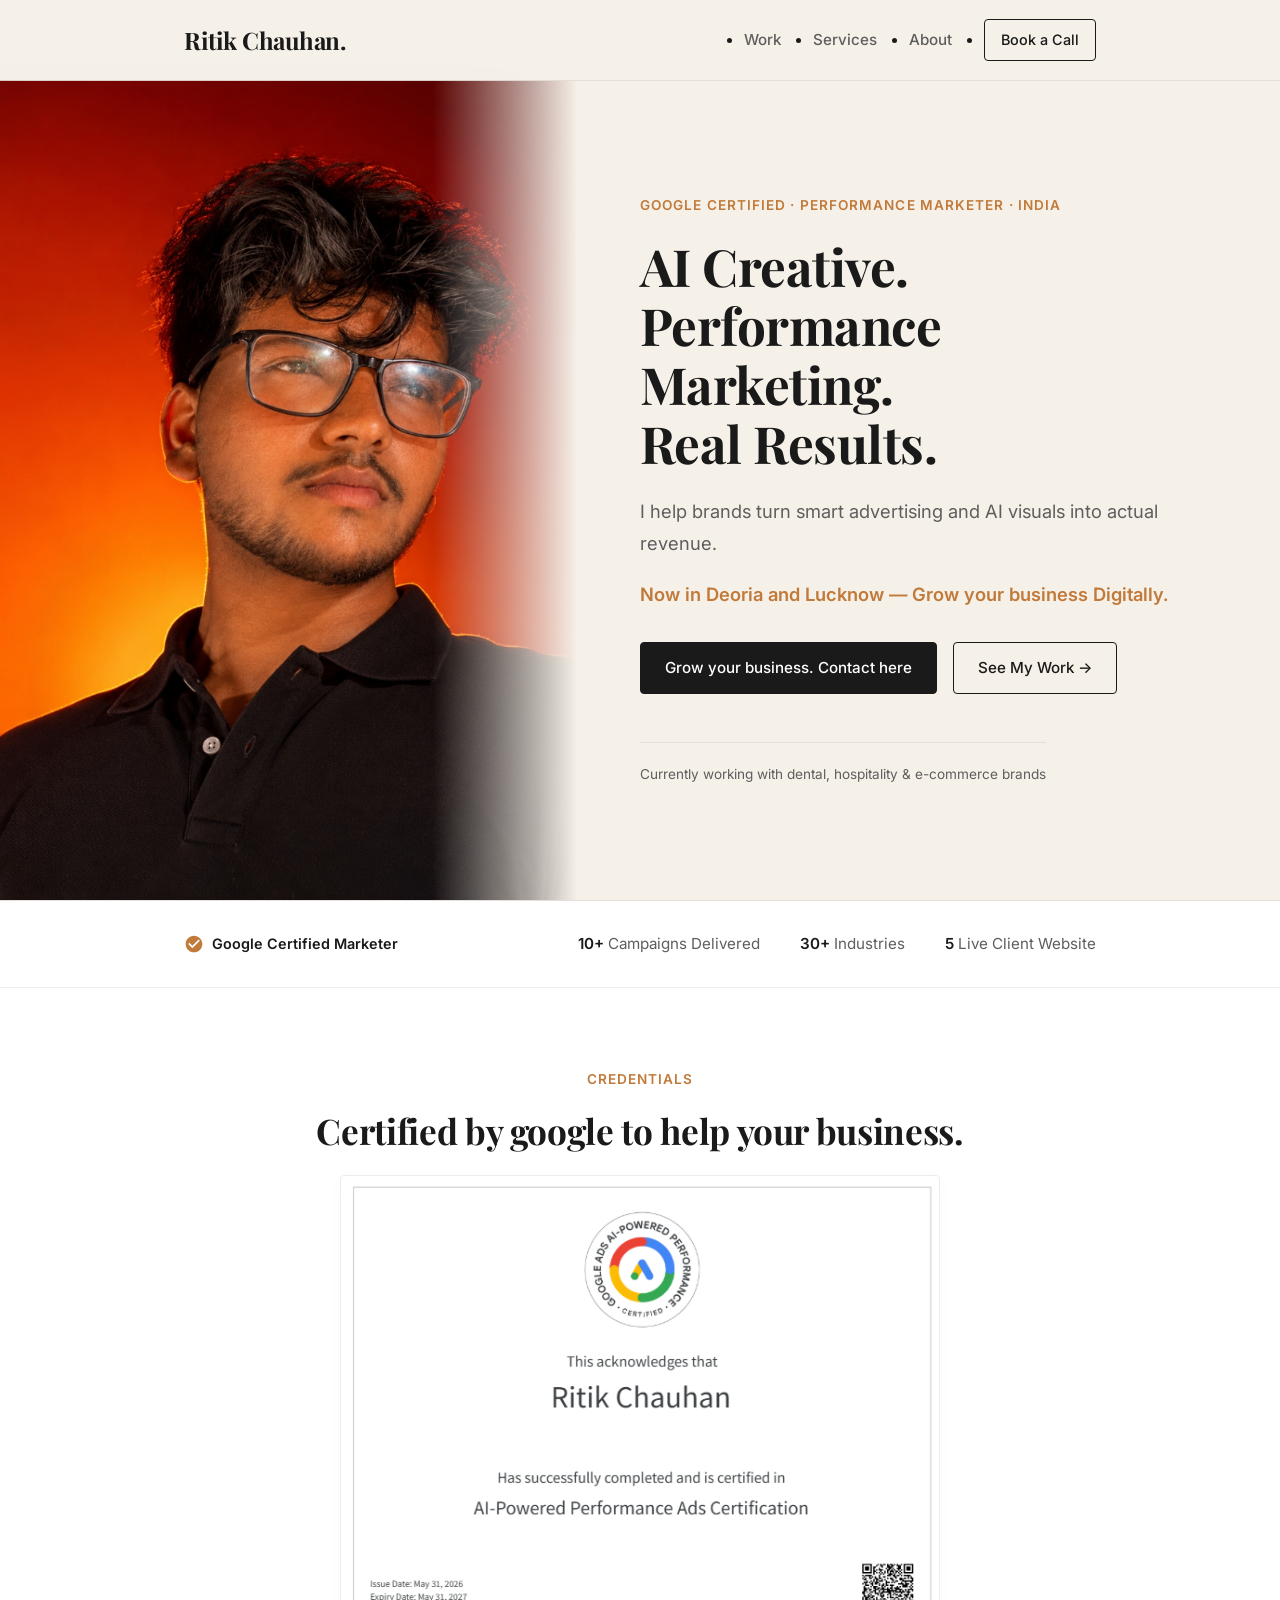
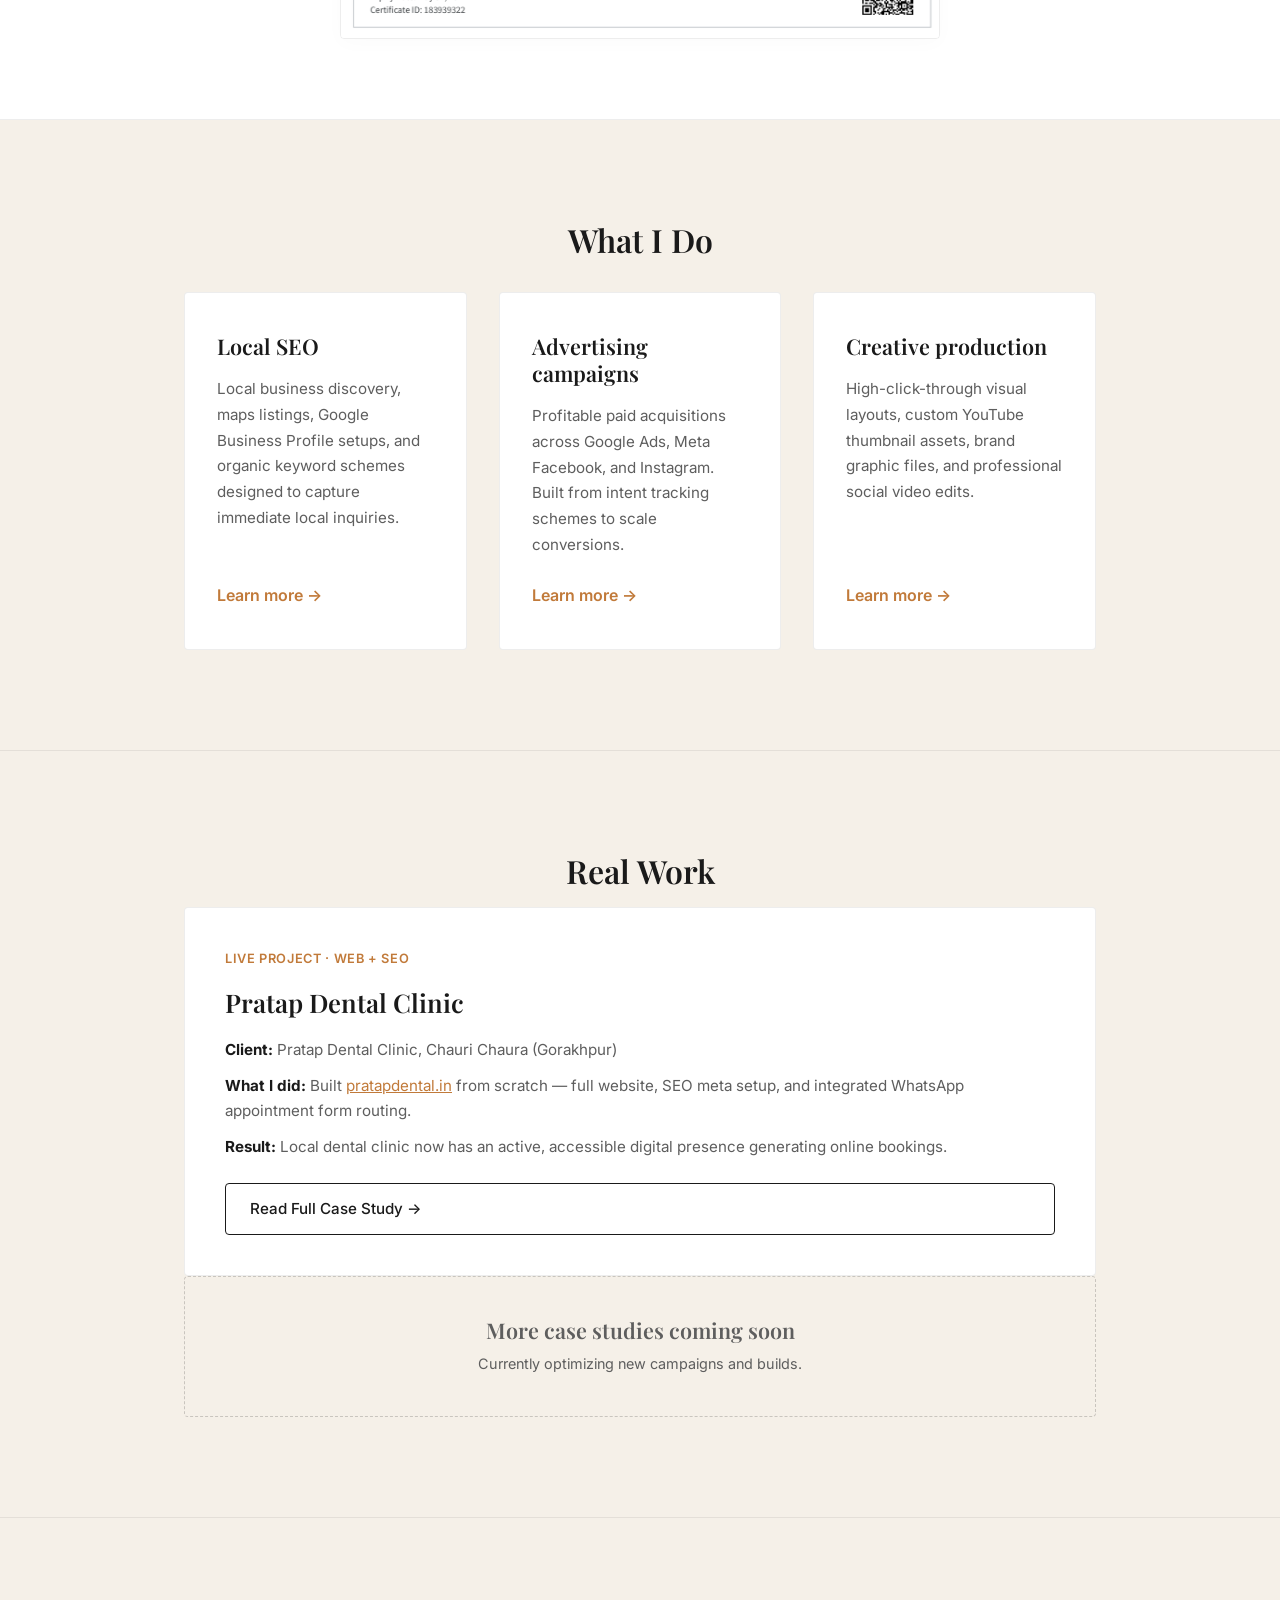
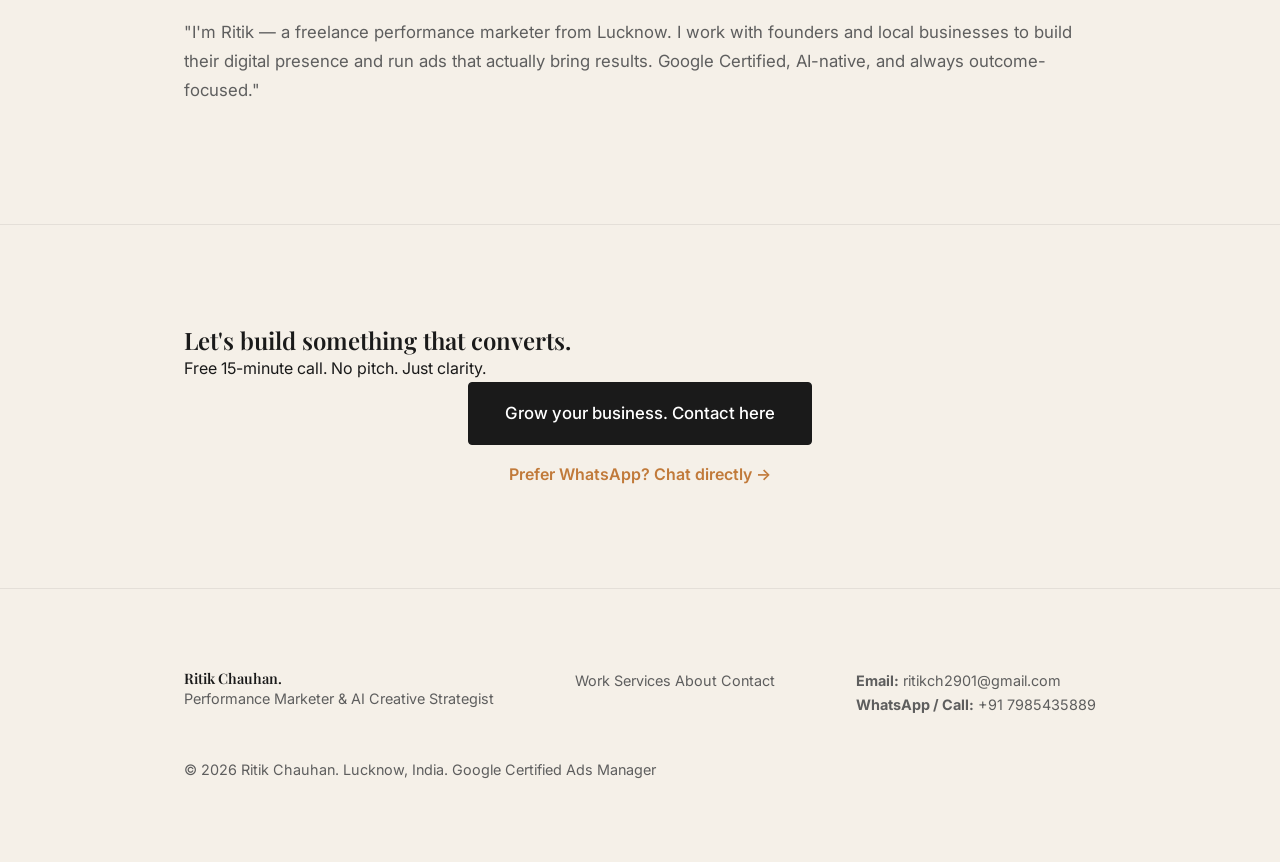
==== index.html @ eb9377ee "Integrate Google Tag Manager into index.html Added Google Tag Manager script and noscript tag for tr" ====
<!DOCTYPE html>
<html lang="en">
<head>
  <!-- Google Tag Manager -->
<script>(function(w,d,s,l,i){w[l]=w[l]||[];w[l].push({'gtm.start':
new Date().getTime(),event:'gtm.js'});var f=d.getElementsByTagName(s)[0],
j=d.createElement(s),dl=l!='dataLayer'?'&l='+l:'';j.async=true;j.src=
'https://www.googletagmanager.com/gtm.js?id='+i+dl;f.parentNode.insertBefore(j,f);
})(window,document,'script','dataLayer','GTM-N4LNP4CH');</script>
<!-- End Google Tag Manager -->
  <meta charset="UTF-8">
  <meta name="viewport" content="width=device-width, initial-scale=1.0">
  <title>Ritik Chauhan | Performance Marketer &amp; AI Creative Strategist</title>
  
  <!-- SEO Meta Tags -->
  <meta name="description" content="Ritik Chauhan is a Performance Marketer and AI Creative Strategist based in India. Helping brands turn smart advertising and AI visuals into actual revenue.">
  <meta name="keywords" content="Ritik Chauhan, Performance Marketer, AI Creative Strategist, Google Certified, Meta Ads, Website builds, WhatsApp integration, Pratap Dental Clinic">
  <meta name="author" content="Ritik Chauhan">

  <!-- Favicon -->
  <link rel="icon" type="image/png" href="Favicon.png">

  <!-- Stylesheet -->
  <link rel="stylesheet" href="style.css">
  
  <!-- FontAwesome Icons CDN -->
  <link rel="stylesheet" href="https://cdnjs.cloudflare.com/ajax/libs/font-awesome/6.4.0/css/all.min.css">

  <!-- JSON-LD Schema Markup -->
  <script type="application/ld+json">
  {
    "@context": "https://schema.org",
    "@type": "WebSite",
    "name": "Ritik Chauhan Portfolio",
    "url": "https://www.ritikchauhan.in",
    "description": "Personal brand portfolio of Ritik Chauhan, a Performance Marketer & AI Creative Strategist in India.",
    "author": {
      "@type": "Person",
      "name": "Ritik Chauhan",
      "jobTitle": "Performance Marketer & AI Creative Strategist",
      "telephone": "+91 7985435889",
      "email": "ritikch2901@gmail.com",
      "address": {
        "@type": "PostalAddress",
        "addressLocality": "Lucknow",
        "addressCountry": "India"
      }
    }
  }
  </script>
</head>
<body><!-- Google Tag Manager (noscript) -->
<noscript><iframe src="https://www.googletagmanager.com/ns.html?id=GTM-N4LNP4CH"
height="0" width="0" style="display:none;visibility:hidden"></iframe></noscript>
<!-- End Google Tag Manager (noscript) -->

  <!-- Navigation -->
  <header>
    <div class="container nav-container">
      <a href="index.html" class="logo">Ritik Chauhan.</a>
      
      <nav>
        <ul class="nav-menu" id="nav-menu">
          <li><a href="portfolio/index.html" class="nav-link">Work</a></li>
          <li><a href="services/index.html" class="nav-link">Services</a></li>
          <li><a href="about/index.html" class="nav-link">About</a></li>
          <li><a href="contact/index.html" class="btn btn-secondary" style="padding: 8px 16px; font-size: 0.9rem;">Book a Call</a></li>
        </ul>
      </nav>
      
      <button class="mobile-toggle" id="mobile-toggle" aria-label="Toggle navigation menu">
        <span></span>
        <span></span>
        <span></span>
      </button>
    </div>
  </header>

  <!-- Hero Section -->
  <section id="home" class="hero">
    <div class="hero-grid-split">
      <div class="hero-visual-left">
        <img src="portrait.jpg" alt="Ritik Chauhan Portrait" class="hero-portrait-img">
        <div class="hero-portrait-fade"></div>
      </div>
      
      <div class="hero-content-right">
        <span class="hero-label">Google Certified &middot; Performance Marketer &middot; India</span>
        <h1 class="hero-title">AI Creative.<br>Performance Marketing.<br>Real Results.</h1>
        <p class="hero-description">
          I help brands turn smart advertising and AI visuals into actual revenue.
        </p>
        <p class="hero-description" style="font-weight: 600; color: var(--accent); margin-bottom: 32px;">
          Now in Deoria and Lucknow &mdash; Grow your business Digitally.
        </p>
        
        <div class="hero-actions">
          <a href="contact/index.html" class="btn btn-primary">
            Grow your business. Contact here
          </a>
          <a href="portfolio/index.html" class="btn btn-secondary">
            See My Work &rarr;
          </a>
        </div>
        
        <span class="hero-trust">Currently working with dental, hospitality &amp; e-commerce brands</span>
      </div>
    </div>
  </section>

  <!-- Credentials Strip -->
  <section class="credentials-strip reveal">
    <div class="container credentials-flex">
      <div class="cert-badge">
        <svg width="20" height="20" viewBox="0 0 24 24" fill="none" xmlns="http://www.w3.org/2000/svg">
          <path d="M12 2C6.48 2 2 6.48 2 12s4.48 10 10 10 10-4.48 10-10S17.52 2 12 2zm-2 15l-5-5 1.41-1.41L10 14.17l7.59-7.59L19 8l-9 9z" fill="currentColor"/>
        </svg>
        <span>Google Certified Marketer</span>
      </div>
      
      <div class="stats-grid">
        <div class="stat-item">
          <strong>10+</strong> Campaigns Delivered
        </div>
        <div class="stat-item">
          <strong>30+</strong> Industries
        </div>
        <div class="stat-item">
          <strong>5</strong> Live Client Website
        </div>
      </div>
    </div>
  </section>

  <!-- Certification Section -->
  <section class="section reveal" style="padding: 80px 0; background-color: var(--bg-card); border-bottom: 1px solid var(--border-light);">
    <div class="container" style="text-align: center;">
      <span class="section-tagline">Credentials</span>
      <h2 class="section-title" style="font-size: 2.2rem; margin-bottom: 24px;">Certified by google to help your business.</h2>
      <div style="max-width: 600px; margin: 0 auto; border-radius: 4px; overflow: hidden; border: 1px solid var(--border-light); box-shadow: 0 4px 20px rgba(0,0,0,0.02);">
        <img src="google-ads-certification.png" alt="Google Ads AI-Powered Performance Ads Certification - Ritik Chauhan" style="width: 100%; height: auto; display: block;">
      </div>
    </div>
  </section>

  <!-- Featured Services Preview -->
  <section id="services-preview" class="section reveal">
    <div class="container">
      <h2 class="section-heading">What I Do</h2>
      
      <div class="services-grid">
        <!-- Service 1 -->
        <div class="service-card">
          <h3>Local SEO</h3>
          <p>Local business discovery, maps listings, Google Business Profile setups, and organic keyword schemes designed to capture immediate local inquiries.</p>
          <a href="services/index.html" class="btn-link">Learn more &rarr;</a>
        </div>
        
        <!-- Service 2 -->
        <div class="service-card">
          <h3>Advertising campaigns</h3>
          <p>Profitable paid acquisitions across Google Ads, Meta Facebook, and Instagram. Built from intent tracking schemes to scale conversions.</p>
          <a href="services/index.html" class="btn-link">Learn more &rarr;</a>
        </div>
        
        <!-- Service 3 -->
        <div class="service-card">
          <h3>Creative production</h3>
          <p>High-click-through visual layouts, custom YouTube thumbnail assets, brand graphic files, and professional social video edits.</p>
          <a href="services/index.html" class="btn-link">Learn more &rarr;</a>
        </div>
      </div>
    </div>
  </section>

  <!-- Featured Case Study Preview -->
  <section id="work-preview" class="section reveal">
    <div class="container">
      <h2 class="section-heading">Real Work</h2>
      
      <div class="case-study-container">
        <!-- Case Study 1 -->
        <div class="case-card">
          <span class="case-tag">Live Project &middot; Web + SEO</span>
          <h3>Pratap Dental Clinic</h3>
          
          <div class="case-meta">
            <p><strong>Client:</strong> Pratap Dental Clinic, Chauri Chaura (Gorakhpur)</p>
            <p><strong>What I did:</strong> Built <a href="https://pratapdental.in" target="_blank" style="text-decoration: underline; color: var(--accent);">pratapdental.in</a> from scratch — full website, SEO meta setup, and integrated WhatsApp appointment form routing.</p>
            <p><strong>Result:</strong> Local dental clinic now has an active, accessible digital presence generating online bookings.</p>
          </div>
          
          <a href="portfolio/index.html" class="btn btn-secondary">Read Full Case Study &rarr;</a>
        </div>
        
        <!-- Case Study Placeholder -->
        <div class="case-card-placeholder">
          <h3>More case studies coming soon</h3>
          <p>Currently optimizing new campaigns and builds.</p>
        </div>
      </div>
    </div>
  </section>

  <!-- About Section Preview -->
  <section id="about-preview" class="section reveal">
    <div class="container about-box">
      <p class="about-text">
        "I'm Ritik &mdash; a freelance performance marketer from Lucknow. I work with founders and local businesses to build their digital presence and run ads that actually bring results. Google Certified, AI-native, and always outcome-focused."
      </p>
    </div>
  </section>

  <!-- Contact Section Preview -->
  <section id="contact-preview" class="section reveal">
    <div class="container cta-box">
      <h2>Let's build something that converts.</h2>
      <p>Free 15-minute call. No pitch. Just clarity.</p>
      
      <div class="cta-links">
        <a href="contact/index.html" class="btn btn-primary" style="padding: 16px 36px; font-size: 1.05rem;">
          Grow your business. Contact here
        </a>
        <a href="https://wa.me/917985435889" target="_blank" class="btn-link" style="font-size: 1rem;">
          Prefer WhatsApp? Chat directly &rarr;
        </a>
      </div>
    </div>
  </section>

  <!-- Footer -->
  <footer>
    <div class="container footer-grid">
      <div class="footer-info">
        <h4>Ritik Chauhan.</h4>
        <p>Performance Marketer &amp; AI Creative Strategist</p>
      </div>
      
      <nav class="footer-nav">
        <a href="portfolio/index.html">Work</a>
        <a href="services/index.html">Services</a>
        <a href="about/index.html">About</a>
        <a href="contact/index.html">Contact</a>
      </nav>
      
      <div class="footer-contact">
        <p><strong>Email:</strong> <a href="mailto:ritikch2901@gmail.com">ritikch2901@gmail.com</a></p>
        <p><strong>WhatsApp / Call:</strong> <a href="https://wa.me/917985435889" target="_blank" rel="noopener noreferrer">+91 7985435889</a></p>
      </div>
      
      <div class="footer-copyright">
        <span>&copy; 2026 Ritik Chauhan. Lucknow, India.</span>
        <span>Google Certified Ads Manager</span>
      </div>
    </div>
  </footer>

  <!-- Application Script -->
  <script src="app.js"></script>
</body>
</html>
---- style.css ----
/* Custom Stylesheet for Ritik Chauhan Portfolio */

/* Google Fonts - Playfair Display (Serif) & Inter (Sans-serif) */
@import url('https://fonts.googleapis.com/css2?family=Inter:wght@300;400;500;600;700&family=Playfair+Display:ital,wght@0,400;0,600;0,700;1,400&display=swap');

:root {
  --font-serif: 'Playfair Display', Georgia, serif;
  --font-sans: 'Inter', -apple-system, BlinkMacSystemFont, "Segoe UI", Roboto, sans-serif;

  /* Color Palette - Minimalist Warm Cream */
  --bg-main: #F5F0E8;        /* Light Beige / Warm Cream */
  --bg-card: #FFFFFF;        /* Off-white sections */
  --text-dark: #1A1A1A;      /* Dark Charcoal */
  --text-muted: #5E5E5E;     /* Medium Gray */
  --accent: #C17A3A;         /* Terracotta Accent */
  --border-light: rgba(26, 26, 26, 0.08); /* Minimal Divider line */
  
  --transition-default: all 0.3s cubic-bezier(0.16, 1, 0.3, 1);
}

/* Reset & Base Styles */
* {
  box-sizing: border-box;
  margin: 0;
  padding: 0;
}

html {
  scroll-behavior: smooth;
  scroll-padding-top: 80px;
}

body {
  font-family: var(--font-sans);
  background-color: var(--bg-main);
  color: var(--text-dark);
  line-height: 1.7;
  -webkit-font-smoothing: antialiased;
}

/* Scrollbar */
::-webkit-scrollbar {
  width: 6px;
  height: 6px;
}
::-webkit-scrollbar-track {
  background: var(--bg-main);
}
::-webkit-scrollbar-thumb {
  background: rgba(26, 26, 26, 0.15);
  border-radius: 3px;
}
::-webkit-scrollbar-thumb:hover {
  background: rgba(26, 26, 26, 0.3);
}

/* Typography */
h1, h2, h3, h4, h5, h6 {
  font-family: var(--font-serif);
  color: var(--text-dark);
  font-weight: 600;
  line-height: 1.25;
}

a {
  text-decoration: none;
  color: inherit;
  transition: var(--transition-default);
}

/* Structural Components */
.container, .section-container {
  width: 100%;
  max-width: 960px;
  margin: 0 auto;
  padding: 0 24px;
}

.section {
  padding: 100px 0; /* Generous white space */
  border-bottom: 1px solid var(--border-light);
  position: relative;
}

.section:last-of-type {
  border-bottom: none;
}

/* Header & Navigation */
header {
  position: fixed;
  top: 0;
  left: 0;
  width: 100%;
  z-index: 100;
  background-color: rgba(245, 240, 232, 0.85); /* Blends with body */
  backdrop-filter: blur(12px);
  -webkit-backdrop-filter: blur(12px);
  border-bottom: 1px solid var(--border-light);
  transition: var(--transition-default);
}

.nav-container {
  display: flex;
  justify-content: space-between;
  align-items: center;
  height: 80px;
}

.logo {
  font-family: var(--font-serif);
  font-size: 1.5rem;
  font-weight: 700;
  letter-spacing: -0.02em;
}

.nav-menu {
  display: flex;
  align-items: center;
  gap: 32px;
}

.nav-link {
  font-size: 0.95rem;
  font-weight: 500;
  color: var(--text-muted);
}

.nav-link:hover, .nav-link.active {
  color: var(--text-dark);
}

/* Buttons */
.btn {
  display: inline-flex;
  align-items: center;
  gap: 8px;
  padding: 12px 24px;
  border-radius: 4px;
  font-weight: 500;
  font-size: 0.95rem;
  cursor: pointer;
  transition: var(--transition-default);
}

.btn-primary {
  background-color: var(--text-dark);
  color: #FFFFFF;
  border: 1px solid var(--text-dark);
}

.btn-primary:hover {
  background-color: var(--accent);
  border-color: var(--accent);
}

.btn-secondary {
  background-color: transparent;
  color: var(--text-dark);
  border: 1px solid var(--text-dark);
}

.btn-secondary:hover {
  background-color: rgba(26, 26, 26, 0.05);
}

.btn-link {
  font-weight: 600;
  color: var(--accent);
  display: inline-flex;
  align-items: center;
  gap: 4px;
}

.btn-link:hover {
  color: var(--text-dark);
}

.menu-toggle, .mobile-toggle {
  display: none;
  flex-direction: column;
  gap: 5px;
  background: none;
  border: none;
  cursor: pointer;
}

.menu-toggle span, .mobile-toggle span {
  display: block;
  width: 20px;
  height: 2px;
  background-color: var(--text-dark);
}

/* Hero Section - Split Screen Layout */
.hero {
  padding-top: 80px; /* Aligned with header height */
  padding-bottom: 0;
  border-bottom: 1px solid var(--border-light);
  overflow: hidden;
  background-color: var(--bg-main);
}

.hero-grid-split {
  display: grid;
  grid-template-columns: 45vw 55vw;
  align-items: stretch;
  min-height: calc(100vh - 80px);
  width: 100%;
}

.hero-visual-left {
  position: relative;
  overflow: hidden;
  height: 100%;
  min-height: 500px;
  background-color: #000000; /* Dark baseline for gradient visual */
}

.hero-portrait-img {
  width: 100%;
  height: 100%;
  object-fit: cover;
  object-position: center top;
  display: block;
}

.hero-portrait-fade {
  position: absolute;
  top: 0;
  right: -1px;
  width: 25%;
  height: 100%;
  background: linear-gradient(to right, rgba(245, 240, 232, 0), rgba(245, 240, 232, 1));
  pointer-events: none;
}

.hero-content-right {
  display: flex;
  flex-direction: column;
  justify-content: center;
  padding: 60px 80px 60px 64px;
}

.hero-label, .section-tagline {
  font-size: 0.85rem;
  font-weight: 600;
  text-transform: uppercase;
  letter-spacing: 0.08em;
  color: var(--accent);
  margin-bottom: 20px;
  display: block;
}

.hero-title, .section-title {
  font-size: 3.2rem;
  line-height: 1.15;
  margin-bottom: 24px;
  font-weight: 700;
  letter-spacing: -0.01em;
}

.hero-description, .section-subtitle {
  font-size: 1.15rem;
  color: var(--text-muted);
  margin-bottom: 20px;
}

.hero-actions {
  display: flex;
  gap: 16px;
  margin-bottom: 48px;
  flex-wrap: wrap;
}

.hero-trust {
  font-size: 0.85rem;
  color: var(--text-muted);
  border-top: 1px solid var(--border-light);
  padding-top: 20px;
  display: inline-block;
  align-self: flex-start;
}

/* Scroll Reveal Transitions (In and Out) */
.reveal {
  opacity: 0;
  transform: translateY(30px);
  transition: opacity 0.8s cubic-bezier(0.16, 1, 0.3, 1), 
              transform 0.8s cubic-bezier(0.16, 1, 0.3, 1);
}

.reveal.active {
  opacity: 1;
  transform: translateY(0);
}


/* Page Header Structure (for subpages) */
.page-header-section {
  padding-top: 160px;
  padding-bottom: 60px;
  border-bottom: 1px solid var(--border-light);
  text-align: center;
}

.page-header-section .section-subtitle {
  max-width: 600px;
  margin: 0 auto;
}

/* Credentials Strip */
.credentials-strip {
  background-color: var(--bg-card);
  padding: 30px 0;
  border-bottom: 1px solid var(--border-light);
}

.credentials-flex {
  display: flex;
  justify-content: space-between;
  align-items: center;
  flex-wrap: wrap;
  gap: 24px;
}

.cert-badge {
  display: inline-flex;
  align-items: center;
  gap: 8px;
  font-size: 0.9rem;
  font-weight: 600;
  color: var(--text-dark);
}

.cert-badge svg {
  color: var(--accent);
  fill: currentColor;
}

.stats-grid {
  display: flex;
  gap: 40px;
}

.stat-item {
  font-size: 0.95rem;
  color: var(--text-muted);
}

.stat-item strong {
  color: var(--text-dark);
  font-weight: 600;
}

/* Services Page & Elements */
.services-section-page {
  padding: 80px 0;
}

.services-grid {
  display: grid;
  grid-template-columns: repeat(3, 1fr);
  gap: 32px;
  margin-top: 32px;
}

.services-grid-5 {
  display: grid;
  grid-template-columns: repeat(2, 1fr);
  gap: 32px;
  margin-top: 32px;
}

.service-card {
  background-color: var(--bg-card);
  padding: 40px 32px;
  border-radius: 4px;
  border: 1px solid var(--border-light);
  display: flex;
  flex-direction: column;
  height: 100%;
}

.service-card h3, .service-card-title {
  font-size: 1.35rem;
  margin-bottom: 16px;
  font-family: var(--font-serif);
}

.service-card p, .service-card-description {
  color: var(--text-muted);
  font-size: 0.95rem;
  margin-bottom: 24px;
  flex-grow: 1;
}

.service-link {
  font-weight: 600;
  color: var(--accent);
  display: inline-flex;
  align-items: center;
  gap: 4px;
  font-size: 0.9rem;
}

.service-link:hover {
  color: var(--text-dark);
}

/* Case Study / Portfolio Section */
.portfolio-section-page {
  padding: 80px 0;
}

.portfolio-grid {
  display: grid;
  grid-template-columns: repeat(2, 1fr);
  gap: 32px;
  margin-top: 32px;
}

.case-card {
  background-color: var(--bg-card);
  padding: 40px;
  border-radius: 4px;
  border: 1px solid var(--border-light);
  display: flex;
  flex-direction: column;
  height: 100%;
}

.case-tag {
  display: inline-block;
  font-size: 0.8rem;
  font-weight: 600;
  text-transform: uppercase;
  letter-spacing: 0.05em;
  color: var(--accent);
  margin-bottom: 16px;
}

.case-card h3 {
  font-size: 1.6rem;
  margin-bottom: 20px;
}

.case-meta {
  margin-bottom: 24px;
  display: flex;
  flex-direction: column;
  gap: 12px;
  flex-grow: 1;
}

.case-meta p {
  font-size: 0.95rem;
  color: var(--text-muted);
  line-height: 1.6;
}

.case-meta strong {
  color: var(--text-dark);
}

.case-card-placeholder {
  background-color: transparent;
  border: 1px dashed rgba(26, 26, 26, 0.20);
  padding: 40px;
  border-radius: 4px;
  display: flex;
  flex-direction: column;
  justify-content: center;
  align-items: center;
  text-align: center;
  height: 100%;
}

.case-card-placeholder h3 {
  font-size: 1.35rem;
  color: var(--text-muted);
  margin-bottom: 8px;
}

.case-card-placeholder p {
  color: var(--text-muted);
  font-size: 0.9rem;
}

/* About Section & Page Grid */
.about-page-details {
  padding: 80px 0;
}

.about-grid {
  display: grid;
  grid-template-columns: 0.8fr 1.2fr;
  gap: 48px;
  align-items: flex-start;
}

.about-photo-wrapper {
  position: relative;
}

.about-photo-frame {
  border-radius: 4px;
  overflow: hidden;
  border: 1px solid var(--border-light);
}

.about-portrait {
  width: 100%;
  height: auto;
  display: block;
  filter: grayscale(15%);
}

.about-content-column {
  display: flex;
  flex-direction: column;
}

.about-text {
  font-size: 1.05rem;
  color: var(--text-muted);
  margin-bottom: 20px;
}

.toolkit-cloud-wrapper {
  margin-top: 32px;
  border-top: 1px solid var(--border-light);
  padding-top: 32px;
}

.toolkit-title {
  font-size: 1.2rem;
  margin-bottom: 16px;
  font-family: var(--font-serif);
}

.toolkit-cloud {
  display: flex;
  flex-wrap: wrap;
  gap: 8px;
}

.tool-tag {
  background-color: var(--bg-card);
  border: 1px solid var(--border-light);
  padding: 6px 14px;
  border-radius: 4px;
  font-size: 0.85rem;
  font-weight: 500;
  color: var(--text-muted);
}

/* Process Timeline (Services Page) */
.process-section {
  padding: 100px 0;
  background-color: var(--bg-card);
  border-bottom: 1px solid var(--border-light);
}

.section-header {
  text-align: center;
  max-width: 600px;
  margin: 0 auto 48px;
}

.process-timeline {
  display: grid;
  grid-template-columns: repeat(4, 1fr);
  gap: 24px;
}

.timeline-step {
  position: relative;
  padding-top: 24px;
}

.step-badge {
  font-family: var(--font-serif);
  font-size: 2.2rem;
  font-weight: 700;
  color: rgba(193, 122, 58, 0.15);
  margin-bottom: 12px;
  line-height: 1;
}

.step-title {
  font-size: 1.15rem;
  margin-bottom: 8px;
  font-family: var(--font-serif);
}

.step-desc {
  font-size: 0.9rem;
  color: var(--text-muted);
}

/* Contact Page Cards Layout */
.contact-cards-layout {
  padding: 80px 0;
}

.contact-cards-grid {
  display: grid;
  grid-template-columns: repeat(3, 1fr);
  gap: 24px;
}

.contact-card-item {
  background-color: var(--bg-card);
  padding: 48px 32px;
  border-radius: 4px;
  border: 1px solid var(--border-light);
  text-align: center;
  display: flex;
  flex-direction: column;
  align-items: center;
  height: 100%;
}

.contact-icon-box {
  width: 52px;
  height: 52px;
  border-radius: 50%;
  background-color: rgba(193, 122, 58, 0.08);
  color: var(--accent);
  display: flex;
  align-items: center;
  justify-content: center;
  font-size: 1.25rem;
  margin-bottom: 24px;
}

.contact-card-item h3 {
  font-size: 1.25rem;
  margin-bottom: 8px;
  font-family: var(--font-serif);
}

.contact-val-desc {
  font-size: 0.95rem;
  color: var(--text-muted);
  margin-bottom: 24px;
  flex-grow: 1;
}

.contact-action-btn {
  width: 100%;
  justify-content: center;
}

/* CTA Card Structure */
.cta-section {
  padding: 80px 0;
}

.cta-card {
  background-color: var(--bg-card);
  border: 1px solid var(--border-light);
  border-radius: 4px;
  padding: 64px 48px;
  text-align: center;
}

.cta-content {
  max-width: 640px;
  margin: 0 auto;
}

.cta-title {
  font-size: 2.2rem;
  margin-bottom: 16px;
}

.cta-subtitle {
  font-size: 1.05rem;
  color: var(--text-muted);
  margin-bottom: 32px;
}

.cta-links {
  display: flex;
  flex-direction: column;
  align-items: center;
  gap: 16px;
}

/* Footer Section */
footer, .main-footer {
  padding: 80px 0;
  border-top: 1px solid var(--border-light);
  font-size: 0.9rem;
  color: var(--text-muted);
}

.footer-grid, .footer-container {
  display: flex;
  justify-content: space-between;
  align-items: flex-start;
  flex-wrap: wrap;
  gap: 40px;
}

.footer-brand {
  max-width: 320px;
}

.footer-logo {
  font-family: var(--font-serif);
  font-size: 1.25rem;
  color: var(--text-dark);
  font-weight: 700;
  margin-bottom: 8px;
  display: block;
}

.footer-tagline {
  font-size: 0.85rem;
}

.footer-links-wrapper {
  display: flex;
}

.footer-links {
  display: flex;
  gap: 32px;
  list-style: none;
}

.footer-links a:hover {
  color: var(--text-dark);
}

.footer-bottom {
  width: 100%;
  margin-top: 48px;
  padding-top: 24px;
  border-top: 1px solid var(--border-light);
  display: flex;
  justify-content: space-between;
  align-items: center;
}

.footer-socials {
  display: flex;
  gap: 16px;
}

.footer-socials a {
  font-size: 1.1rem;
}

.footer-socials a:hover {
  color: var(--text-dark);
}

/* Headings Utilities */
.section-heading {
  font-size: 2rem;
  margin-bottom: 16px;
  text-align: center;
}

/* Mobile Responsiveness */
@media (max-width: 900px) {
  .services-grid, .services-grid-5 {
    grid-template-columns: 1fr;
    gap: 24px;
  }
  
  .portfolio-grid {
    grid-template-columns: 1fr;
    gap: 24px;
  }
  
  .contact-cards-grid {
    grid-template-columns: 1fr;
    gap: 24px;
  }
  
  .process-timeline {
    grid-template-columns: 1fr;
    gap: 32px;
  }
  
  .about-grid {
    grid-template-columns: 1fr;
    gap: 32px;
  }
  
  .hero-grid-split {
    grid-template-columns: 1fr;
    min-height: auto;
  }

  .hero-visual-left {
    height: 380px;
    min-height: auto;
  }

  .hero-portrait-fade {
    top: auto;
    bottom: -1px;
    right: 0;
    width: 100%;
    height: 35%;
    background: linear-gradient(to bottom, rgba(245, 240, 232, 0), rgba(245, 240, 232, 1));
  }

  .hero-content-right {
    padding: 40px 24px 60px 24px;
    text-align: center;
    align-items: center;
  }

  .hero-actions {
    justify-content: center;
  }

  .hero-trust {
    align-self: center;
  }
  
  .hero-title {
    font-size: 2.3rem;
  }
  
  .section-title {
    font-size: 2.2rem;
  }
}

@media (max-width: 768px) {
  .mobile-toggle, .menu-toggle {
    display: flex;
  }
  
  .nav-menu {
    position: fixed;
    top: 80px;
    left: -100%;
    width: 100%;
    height: calc(100vh - 80px);
    background-color: var(--bg-main);
    flex-direction: column;
    align-items: center;
    justify-content: flex-start;
    padding-top: 60px;
    gap: 32px;
    transition: var(--transition-default);
    border-top: 1px solid var(--border-light);
  }
  
  .nav-menu.open {
    left: 0;
  }
  
  .nav-cta {
    display: none;
  }
  
  .credentials-flex {
    flex-direction: column;
    align-items: center;
    text-align: center;
  }
  
  .stats-grid {
    flex-direction: column;
    gap: 16px;
  }
  
  .footer-grid {
    flex-direction: column;
    align-items: center;
    text-align: center;
  }
  
  .footer-links-wrapper {
    width: 100%;
    justify-content: center;
  }
  
  .footer-links {
    flex-direction: column;
    align-items: center;
    gap: 16px;
  }
  
  .footer-bottom {
    flex-direction: column;
    gap: 16px;
  }
}
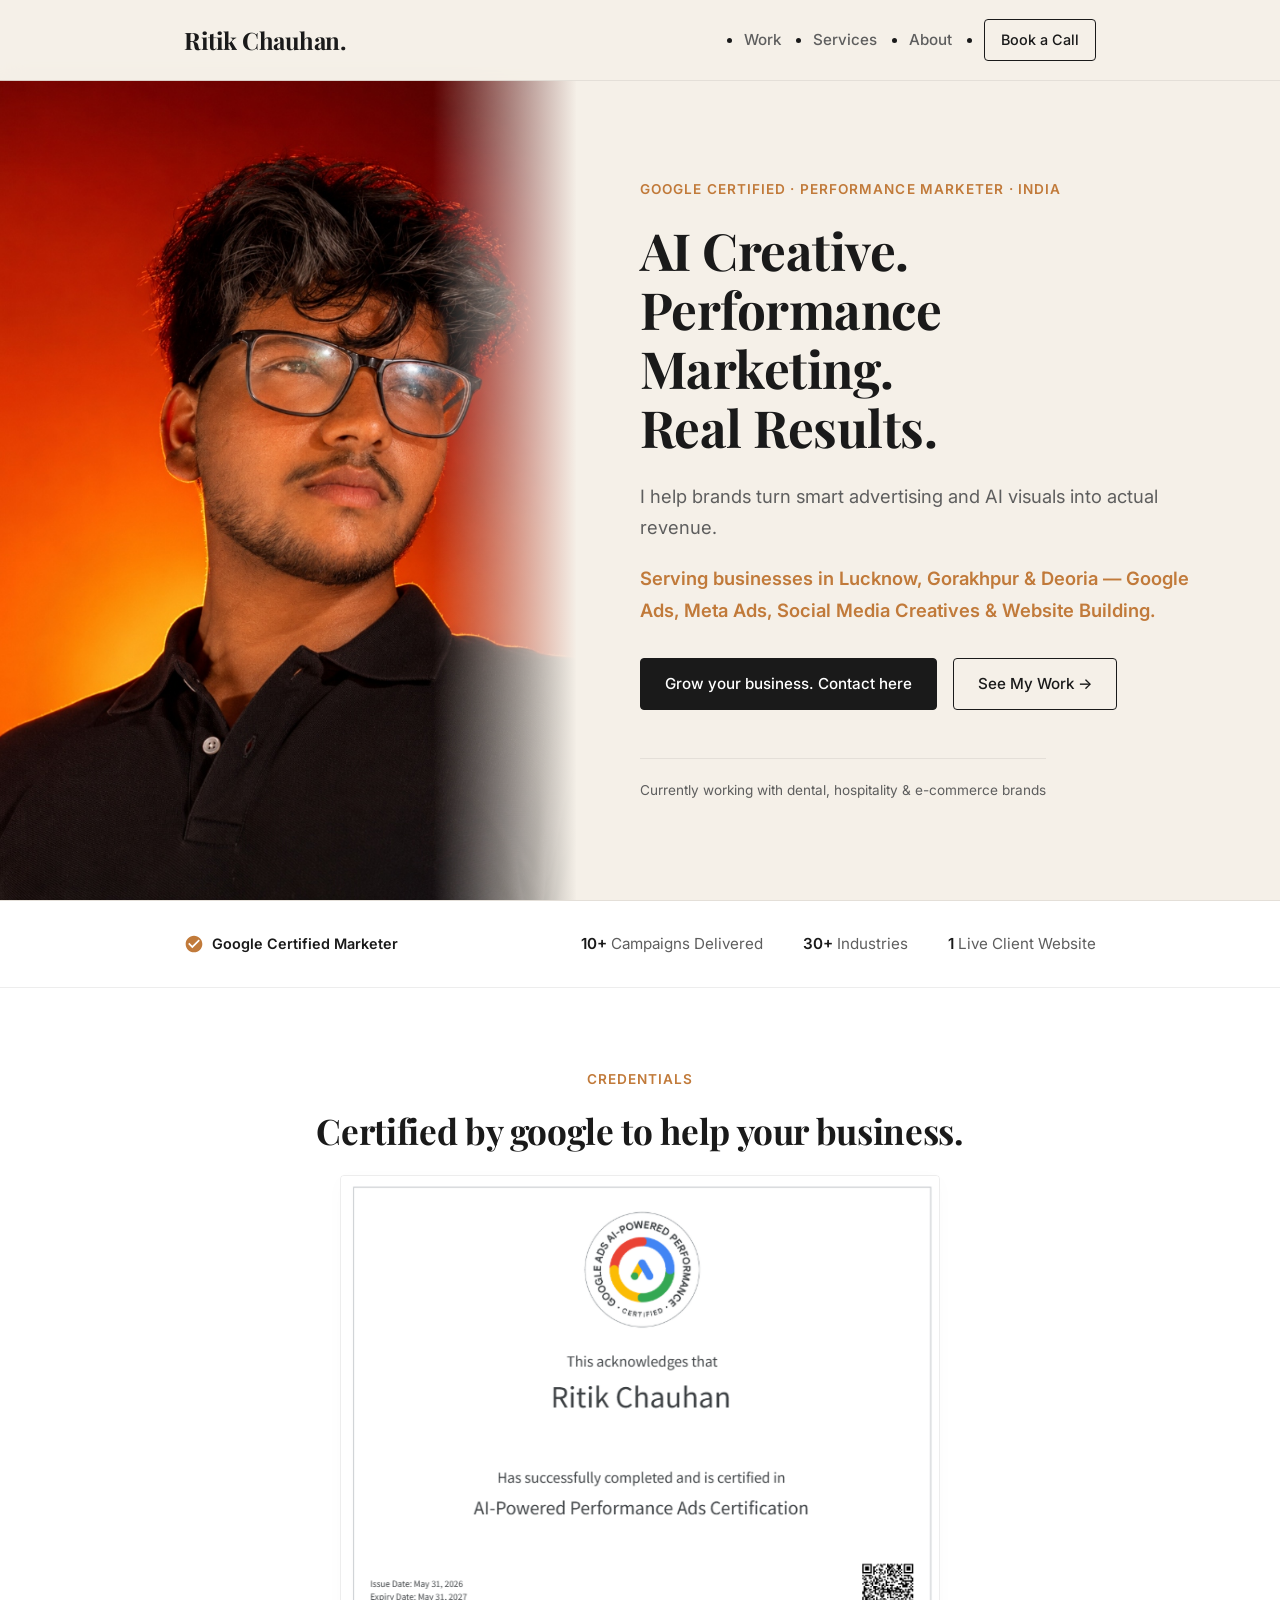
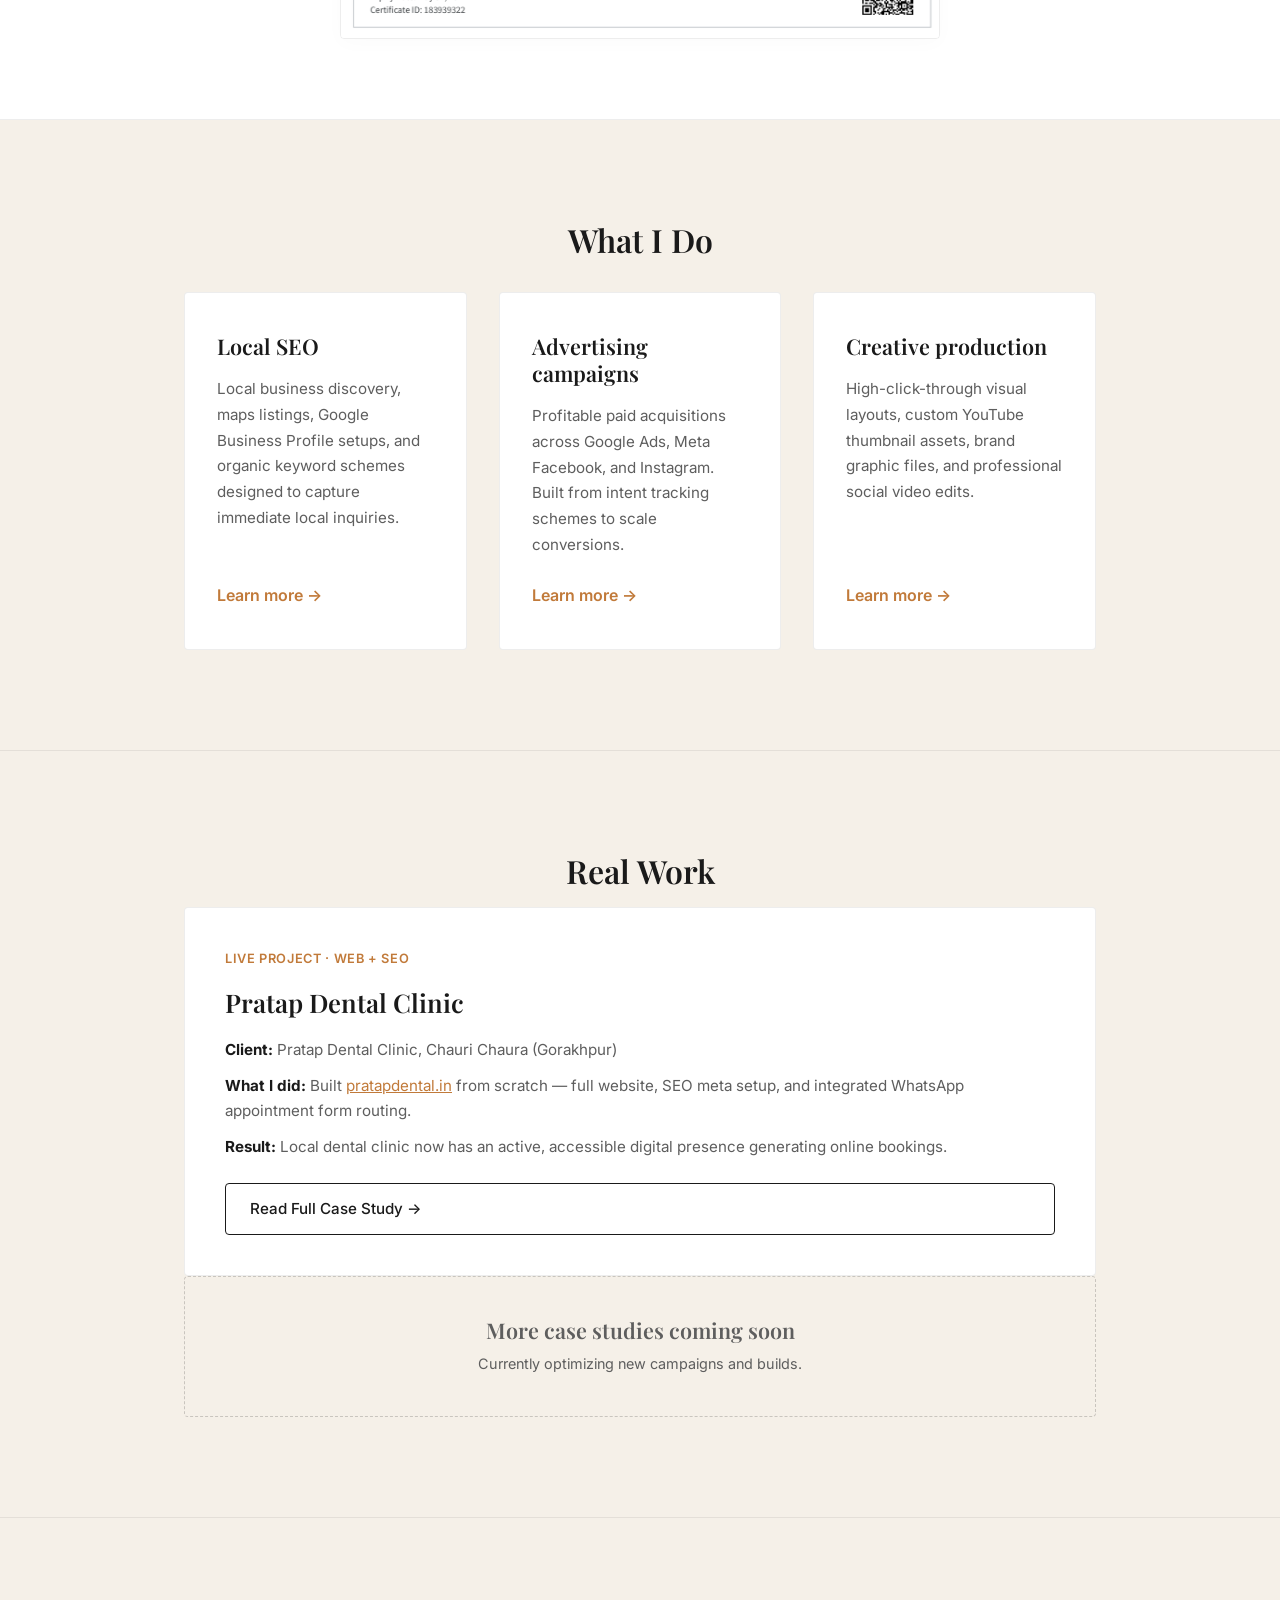
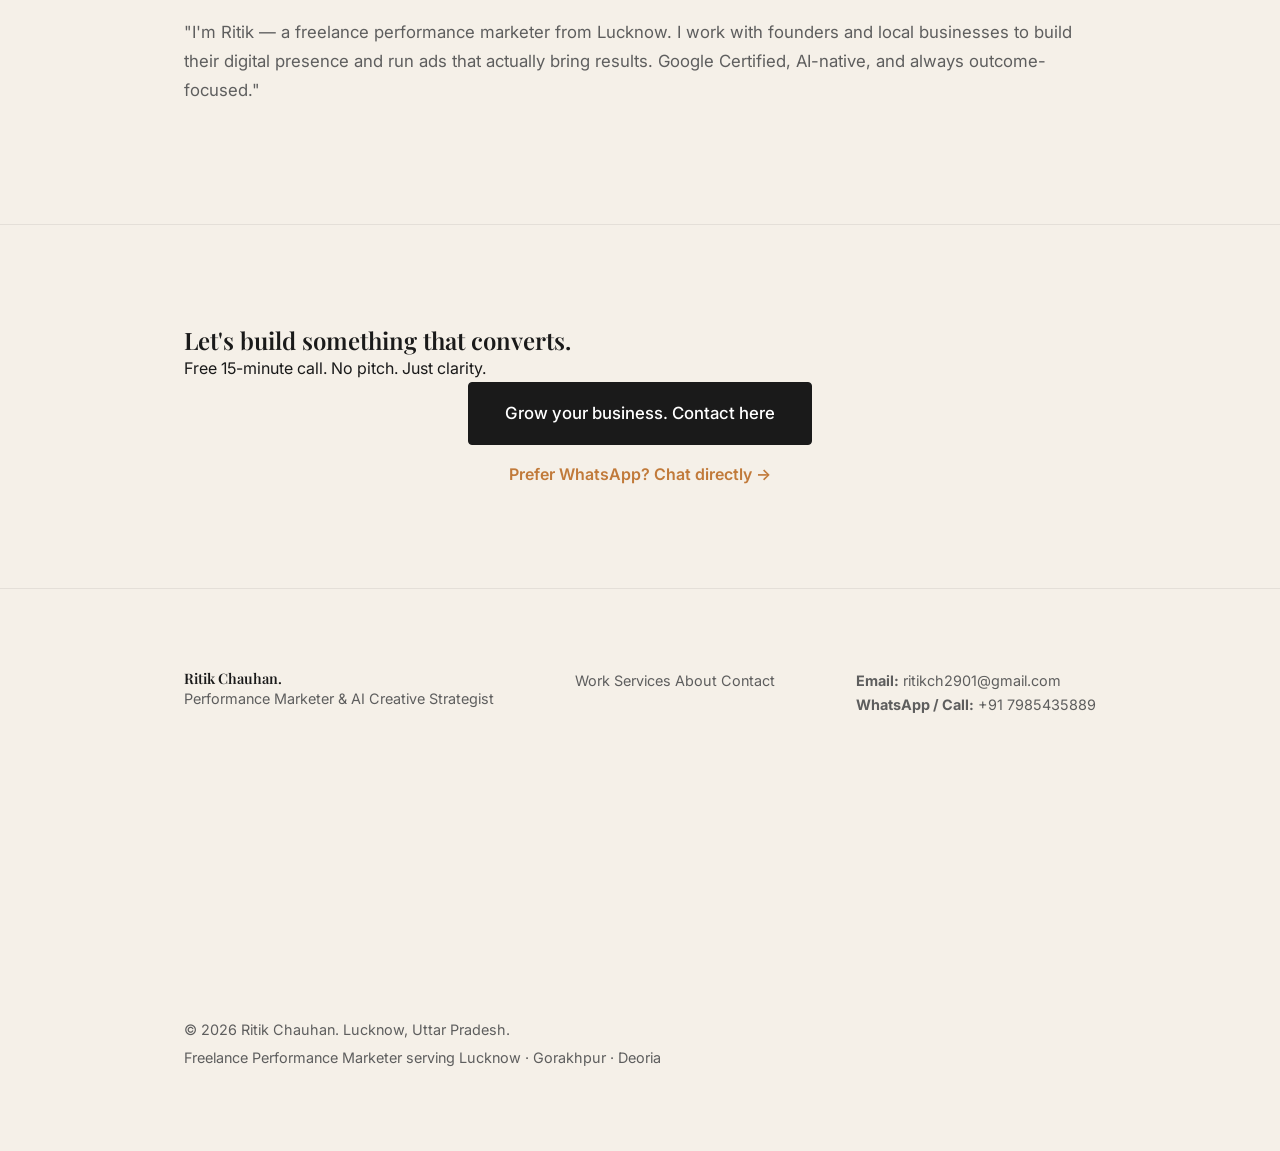
==== commit c088047b: "Embed Maps" ====
--- a/index.html
+++ b/index.html
@@ -1,7 +1,7 @@
 <!DOCTYPE html>
 <html lang="en">
-<head>
-  <!-- Google Tag Manager -->
+<head> 
+<!-- Google Tag Manager -->
 <script>(function(w,d,s,l,i){w[l]=w[l]||[];w[l].push({'gtm.start':
 new Date().getTime(),event:'gtm.js'});var f=d.getElementsByTagName(s)[0],
 j=d.createElement(s),dl=l!='dataLayer'?'&l='+l:'';j.async=true;j.src=
@@ -10,12 +10,18 @@
 <!-- End Google Tag Manager -->
   <meta charset="UTF-8">
   <meta name="viewport" content="width=device-width, initial-scale=1.0">
-  <title>Ritik Chauhan | Performance Marketer &amp; AI Creative Strategist</title>
+  <title>Ritik Chauhan | Freelance Performance Marketer in Lucknow, Gorakhpur & Deoria</title>
   
   <!-- SEO Meta Tags -->
-  <meta name="description" content="Ritik Chauhan is a Performance Marketer and AI Creative Strategist based in India. Helping brands turn smart advertising and AI visuals into actual revenue.">
-  <meta name="keywords" content="Ritik Chauhan, Performance Marketer, AI Creative Strategist, Google Certified, Meta Ads, Website builds, WhatsApp integration, Pratap Dental Clinic">
+  <meta name="description" content="Google Certified freelance performance marketer based in Lucknow. Helping businesses in Gorakhpur, Deoria & across UP with Google Ads, Meta Ads, social media creatives, website building and local SEO. Book a free call today.">
+  <meta name="keywords" content="performance marketer Lucknow, Google Ads freelancer Lucknow, Meta Ads Gorakhpur, digital marketing Deoria, social media creatives UP, website builder Lucknow, freelance digital marketer Uttar Pradesh, local SEO Gorakhpur, AI creative strategist India, Google certified marketer Lucknow">
   <meta name="author" content="Ritik Chauhan">
+  <meta name="geo.region" content="IN-UP">
+  <meta name="geo.placename" content="Lucknow, Uttar Pradesh, India">
+  <meta name="geo.position" content="26.8467;80.9462">
+  <meta name="ICBM" content="26.8467, 80.9462">
+  <meta name="robots" content="index, follow">
+  <link rel="canonical" href="https://ritikchauhan.in/">
 
   <!-- Favicon -->
   <link rel="icon" type="image/png" href="Favicon.png">
@@ -26,33 +32,124 @@
   <!-- FontAwesome Icons CDN -->
   <link rel="stylesheet" href="https://cdnjs.cloudflare.com/ajax/libs/font-awesome/6.4.0/css/all.min.css">
 
+  <!-- Open Graph Tags -->
+  <meta property="og:title" content="Ritik Chauhan | Performance Marketer — Lucknow, Gorakhpur & Deoria">
+  <meta property="og:description" content="Google Certified freelance marketer helping UP businesses grow with ads, websites & social media creatives.">
+  <meta property="og:url" content="https://ritikchauhan.in">
+  <meta property="og:type" content="website">
+  <meta property="og:locale" content="en_IN">
+
   <!-- JSON-LD Schema Markup -->
   <script type="application/ld+json">
   {
     "@context": "https://schema.org",
-    "@type": "WebSite",
-    "name": "Ritik Chauhan Portfolio",
-    "url": "https://www.ritikchauhan.in",
-    "description": "Personal brand portfolio of Ritik Chauhan, a Performance Marketer & AI Creative Strategist in India.",
-    "author": {
+    "@type": "LocalBusiness",
+    "name": "Ritik Digital Marketing Service",
+    "alternateName": "Ritik Chauhan",
+    "url": "https://ritikchauhan.in",
+    "logo": "https://www.ritikchauhan.in/portrait.jpg",
+    "image": "https://www.ritikchauhan.in/portrait.jpg",
+    "description": "Google Certified freelance performance marketer offering Google Ads, Meta Ads, social media creatives, website building and local SEO for businesses in Lucknow, Gorakhpur, Deoria and across Uttar Pradesh.",
+    "founder": {
       "@type": "Person",
       "name": "Ritik Chauhan",
-      "jobTitle": "Performance Marketer & AI Creative Strategist",
-      "telephone": "+91 7985435889",
+      "jobTitle": "Freelance Performance Marketer & AI Creative Strategist",
       "email": "ritikch2901@gmail.com",
-      "address": {
-        "@type": "PostalAddress",
-        "addressLocality": "Lucknow",
-        "addressCountry": "India"
+      "telephone": "+91-7985435889"
+    },
+    "address": {
+      "@type": "PostalAddress",
+      "addressLocality": "Lucknow",
+      "addressRegion": "Uttar Pradesh",
+      "postalCode": "226001",
+      "addressCountry": "IN"
+    },
+    "geo": {
+      "@type": "GeoCoordinates",
+      "latitude": 26.8467,
+      "longitude": 80.9462
+    },
+    "telephone": "+91-7985435889",
+    "email": "ritikch2901@gmail.com",
+    "contactPoint": {
+      "@type": "ContactPoint",
+      "telephone": "+91-7985435889",
+      "contactType": "customer service",
+      "availableLanguage": ["Hindi", "English"],
+      "contactOption": "TollFree"
+    },
+    "areaServed": [
+      {
+        "@type": "City",
+        "name": "Lucknow"
+      },
+      {
+        "@type": "City",
+        "name": "Gorakhpur"
+      },
+      {
+        "@type": "City",
+        "name": "Deoria"
+      },
+      {
+        "@type": "State",
+        "name": "Uttar Pradesh"
       }
-    }
+    ],
+    "hasOfferCatalog": {
+      "@type": "OfferCatalog",
+      "name": "Digital Marketing Services",
+      "itemListElement": [
+        {
+          "@type": "Offer",
+          "itemOffered": {
+            "@type": "Service",
+            "name": "Google Ads Management",
+            "description": "Performance ad campaigns on Google Search for local businesses in Lucknow, Gorakhpur and Deoria."
+          }
+        },
+        {
+          "@type": "Offer",
+          "itemOffered": {
+            "@type": "Service",
+            "name": "Meta & Instagram Ads",
+            "description": "Targeted Facebook and Instagram ad campaigns for businesses across Uttar Pradesh."
+          }
+        },
+        {
+          "@type": "Offer",
+          "itemOffered": {
+            "@type": "Service",
+            "name": "Social Media Creatives",
+            "description": "AI-powered social media posts, reels scripts and ad creatives for local brands."
+          }
+        },
+        {
+          "@type": "Offer",
+          "itemOffered": {
+            "@type": "Service",
+            "name": "Website Building",
+            "description": "Mobile-first websites for clinics, shops and service businesses in UP."
+          }
+        },
+        {
+          "@type": "Offer",
+          "itemOffered": {
+            "@type": "Service",
+            "name": "Local SEO",
+            "description": "Google Business Profile setup and local SEO for businesses in Lucknow, Gorakhpur and Deoria."
+          }
+        }
+      ]
+    },
+    "sameAs": [
+      "https://www.google.com/maps?cid=15952246493338177879"
+    ],
+    "priceRange": "₹₹"
   }
   </script>
 </head>
-<body><!-- Google Tag Manager (noscript) -->
-<noscript><iframe src="https://www.googletagmanager.com/ns.html?id=GTM-N4LNP4CH"
-height="0" width="0" style="display:none;visibility:hidden"></iframe></noscript>
-<!-- End Google Tag Manager (noscript) -->
+<body>
 
   <!-- Navigation -->
   <header>
@@ -91,7 +188,7 @@
           I help brands turn smart advertising and AI visuals into actual revenue.
         </p>
         <p class="hero-description" style="font-weight: 600; color: var(--accent); margin-bottom: 32px;">
-          Now in Deoria and Lucknow &mdash; Grow your business Digitally.
+          Serving businesses in Lucknow, Gorakhpur & Deoria — Google Ads, Meta Ads, Social Media Creatives & Website Building.
         </p>
         
         <div class="hero-actions">
@@ -126,7 +223,7 @@
           <strong>30+</strong> Industries
         </div>
         <div class="stat-item">
-          <strong>5</strong> Live Client Website
+          <strong>1</strong> Live Client Website
         </div>
       </div>
     </div>
@@ -248,9 +345,30 @@
         <p><strong>WhatsApp / Call:</strong> <a href="https://wa.me/917985435889" target="_blank" rel="noopener noreferrer">+91 7985435889</a></p>
       </div>
       
-      <div class="footer-copyright">
-        <span>&copy; 2026 Ritik Chauhan. Lucknow, India.</span>
-        <span>Google Certified Ads Manager</span>
+      <div style="
+  width: 100%;
+  max-width: 960px;
+  margin: 0 auto;
+  padding: 0 16px;
+  box-sizing: border-box;
+">
+  <iframe
+    src="https://www.google.com/maps/embed?pb=!1m18!1m12!1m3!1d3651982.724319257!2d80.9462!3d26.8467!2m3!1f0!2f0!3f0!3m2!1i1024!2i768!4f13.1!3m3!1m2!1s0x3993c5a49e3ea04b%3A0xdd61c3aac4e49157!2sRitik%20Digital%20marketing%20service!5e0!3m2!1sen!2sin!4v1782919495079!5m2!1sen!2sin"
+    width="100%"
+    height="220"
+    style="
+      border: 0;
+      border-radius: 10px;
+      display: block;
+    "
+    allowfullscreen=""
+    loading="lazy"
+    referrerpolicy="strict-origin-when-cross-origin">
+  </iframe>
+</div>
+      <div class="footer-copyright" style="display: flex; flex-direction: column; align-items: flex-start; gap: 4px;">
+        <span>&copy; 2026 Ritik Chauhan. Lucknow, Uttar Pradesh.</span>
+        <span>Freelance Performance Marketer serving Lucknow · Gorakhpur · Deoria</span>
       </div>
     </div>
   </footer>
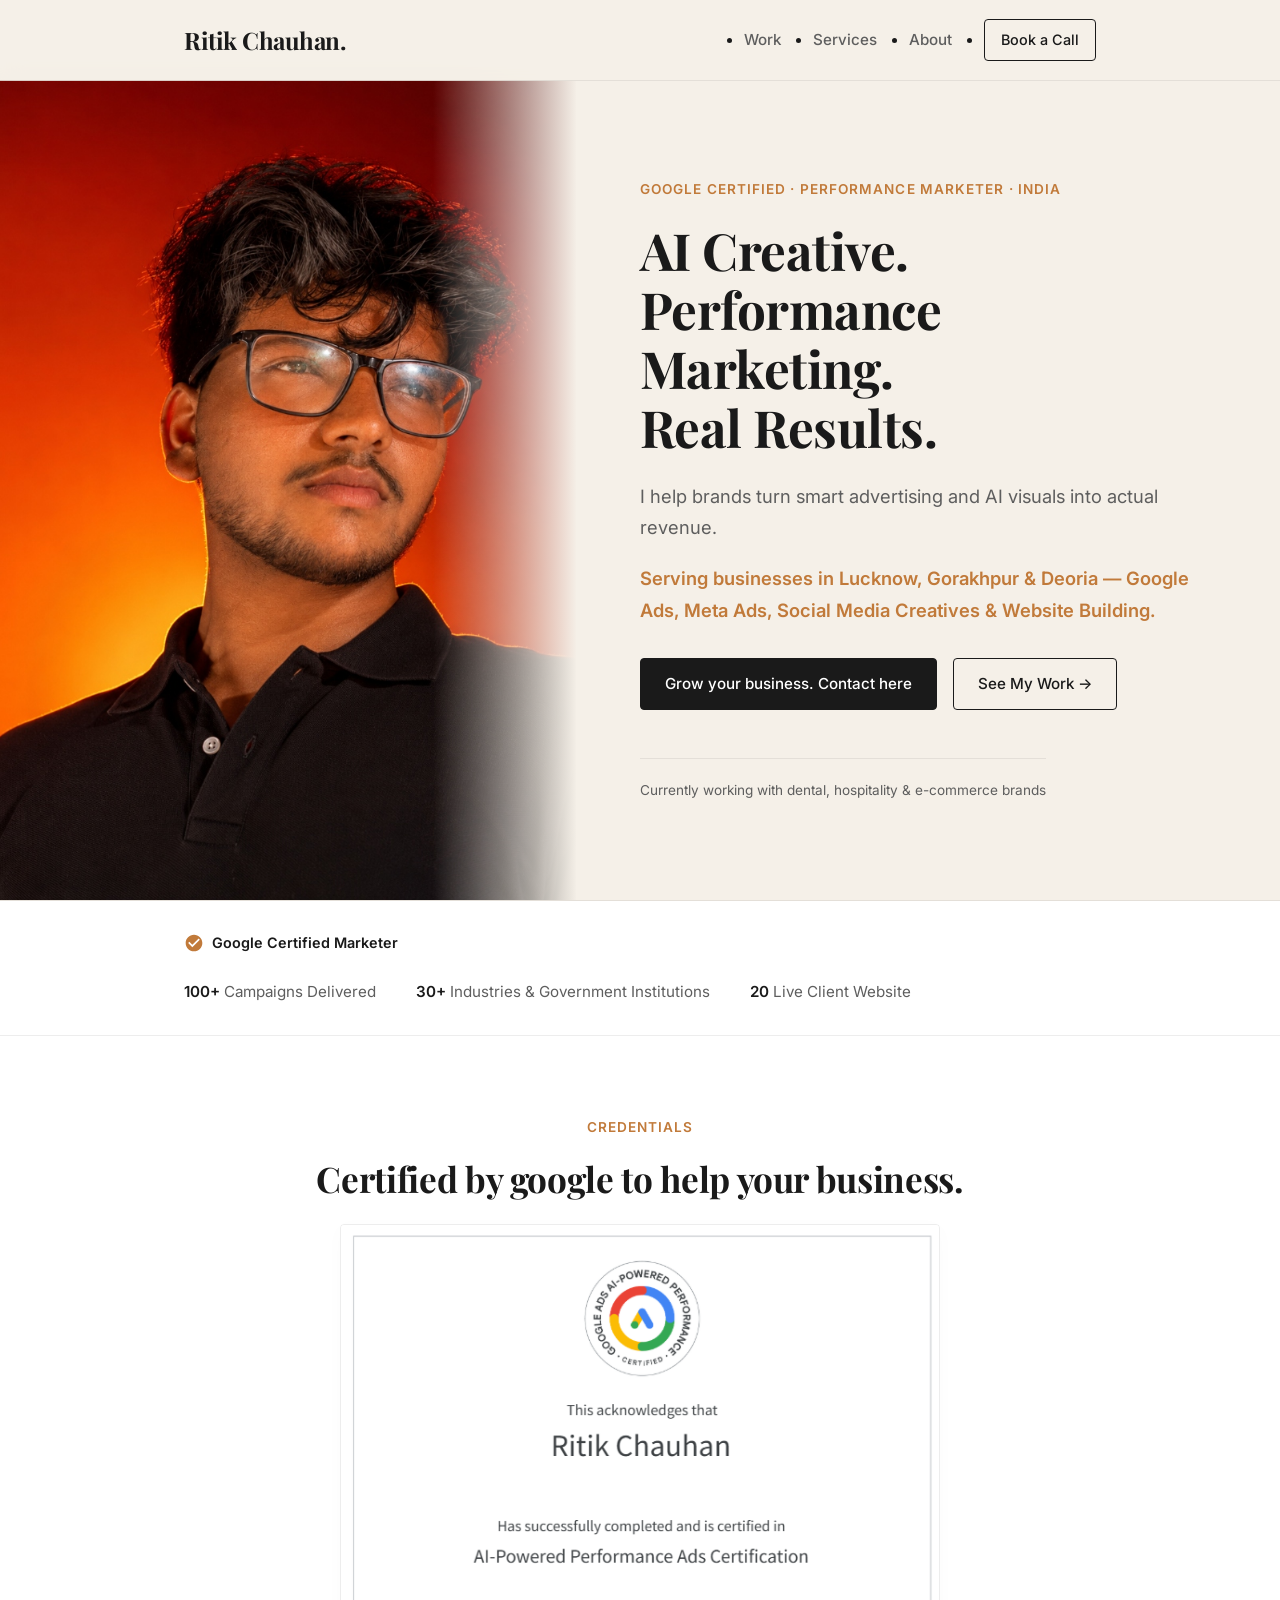
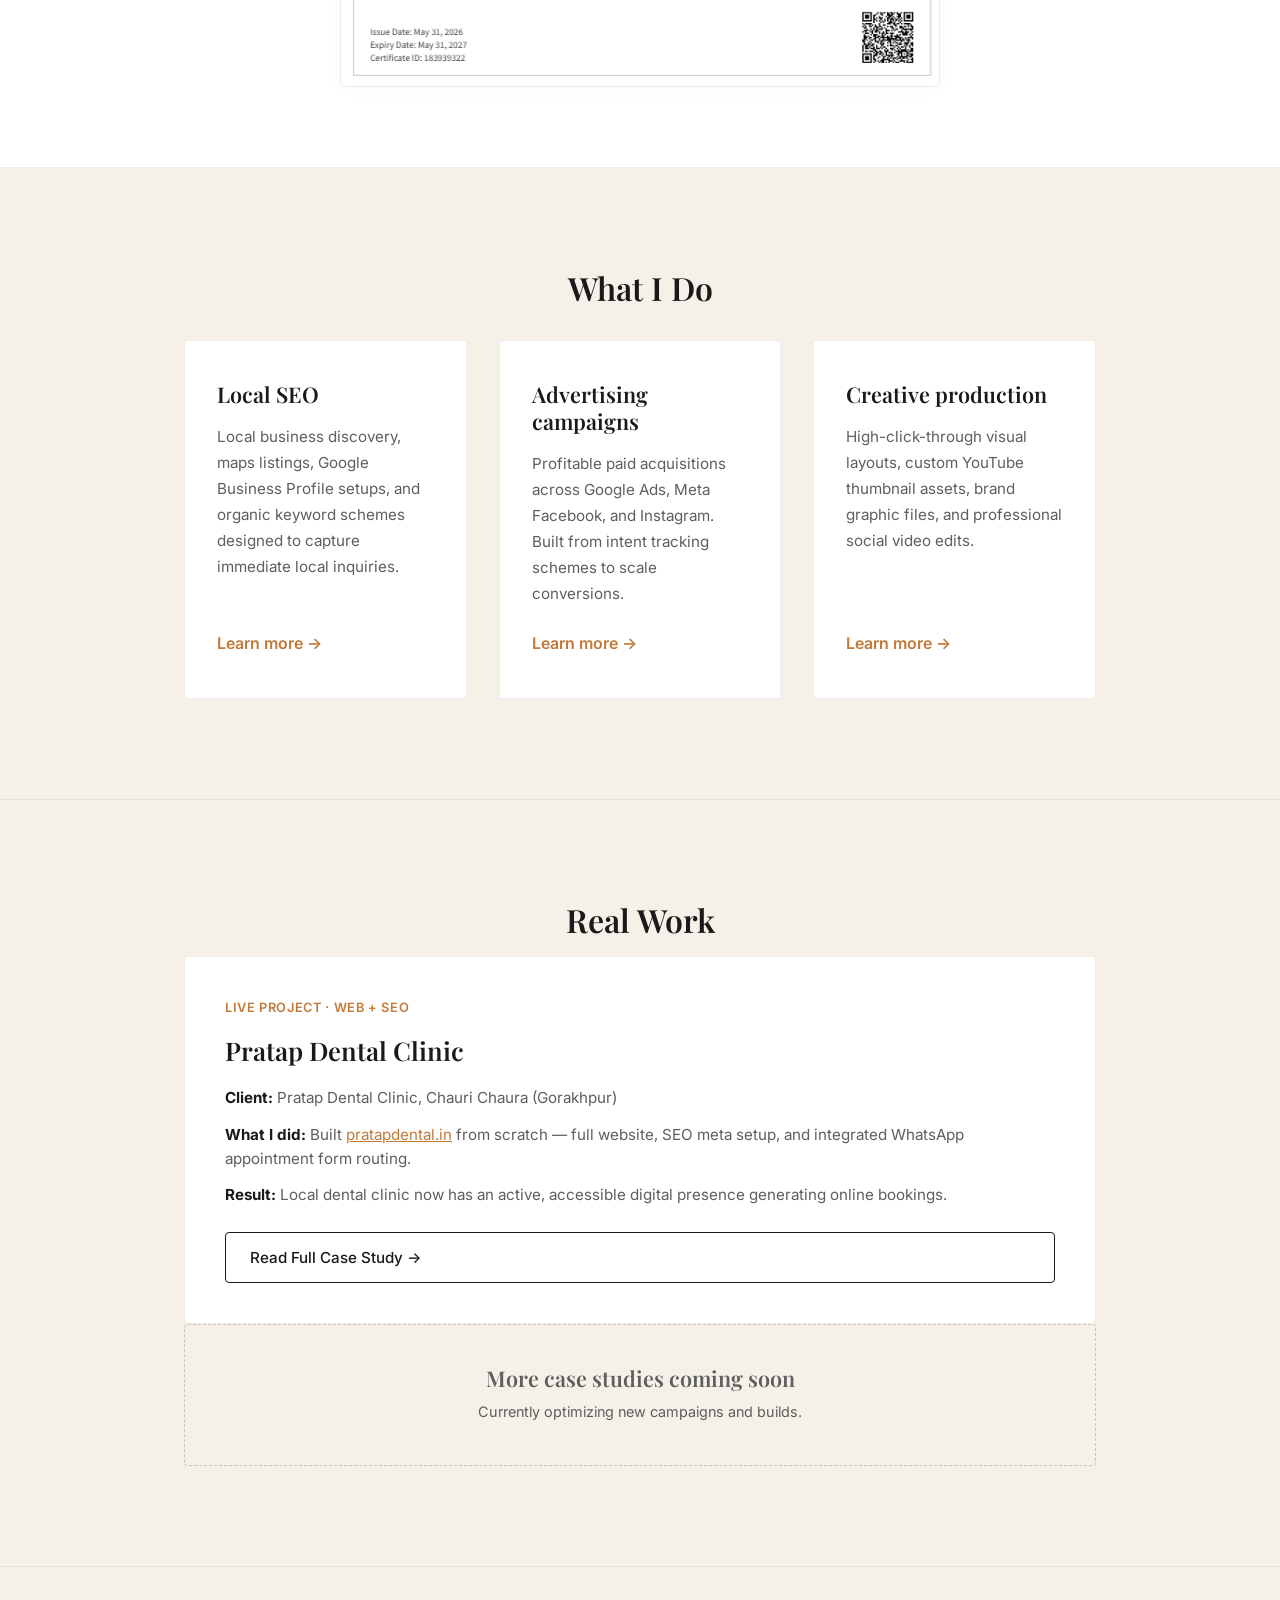
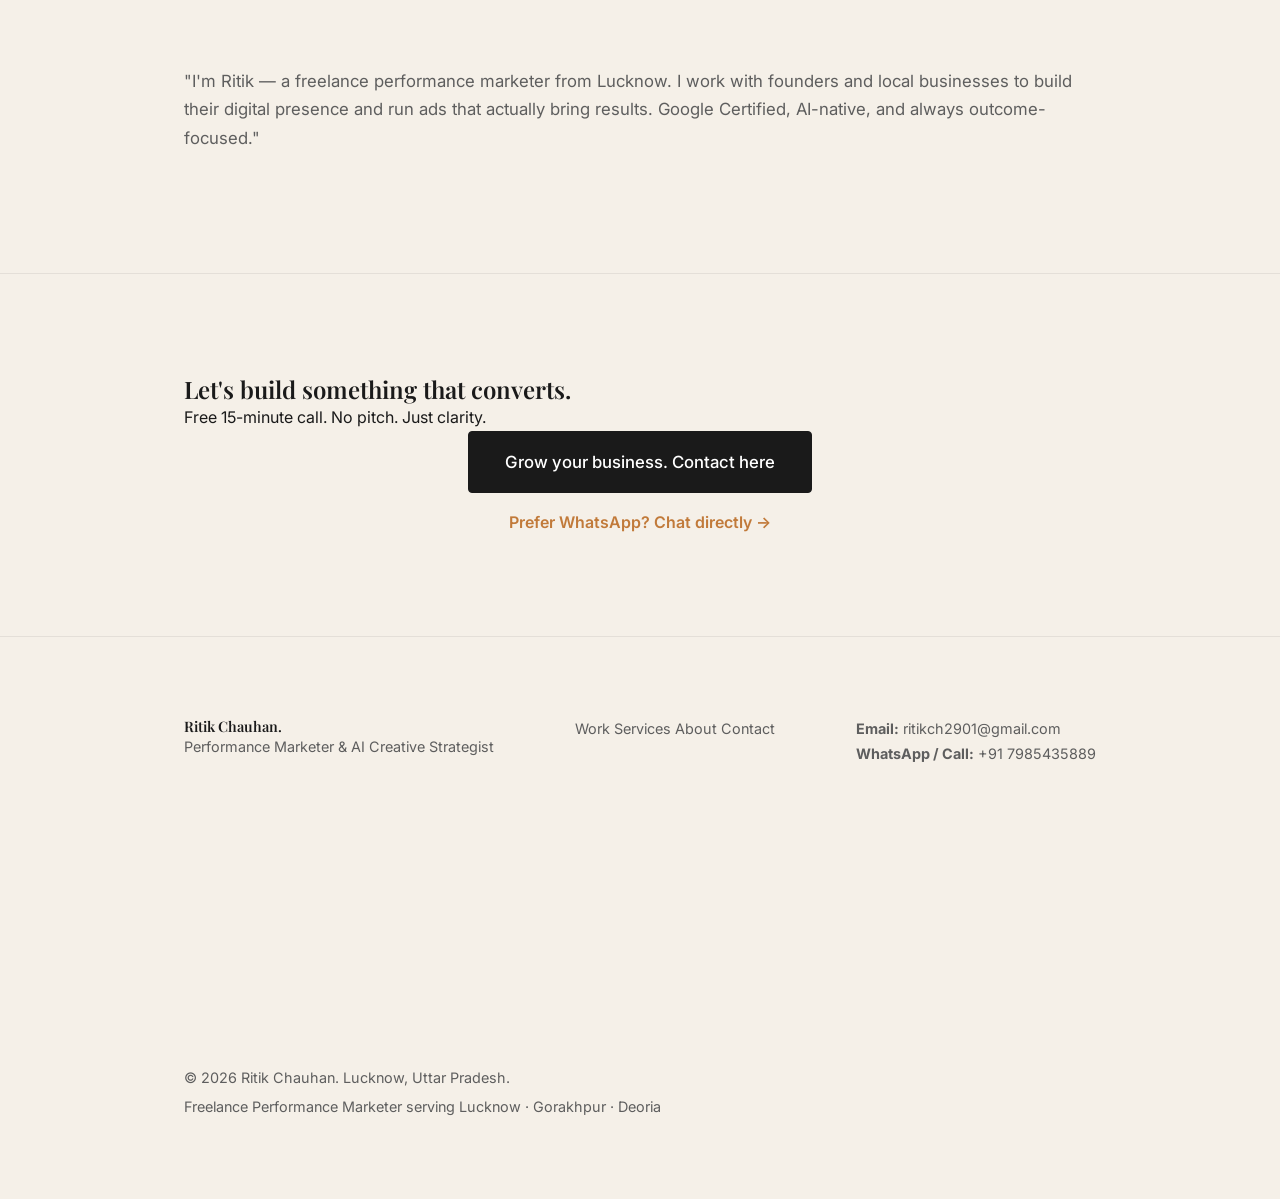
==== commit c921c125: "Live clients" ====
--- a/index.html
+++ b/index.html
@@ -154,14 +154,14 @@
   <!-- Navigation -->
   <header>
     <div class="container nav-container">
-      <a href="index.html" class="logo">Ritik Chauhan.</a>
+      <a href="/" class="logo">Ritik Chauhan.</a>
       
       <nav>
         <ul class="nav-menu" id="nav-menu">
-          <li><a href="portfolio/index.html" class="nav-link">Work</a></li>
-          <li><a href="services/index.html" class="nav-link">Services</a></li>
-          <li><a href="about/index.html" class="nav-link">About</a></li>
-          <li><a href="contact/index.html" class="btn btn-secondary" style="padding: 8px 16px; font-size: 0.9rem;">Book a Call</a></li>
+          <li><a href="/portfolio/" class="nav-link">Work</a></li>
+<li><a href="/services/" class="nav-link">Services</a></li>
+<li><a href="/about/" class="nav-link">About</a></li>
+<li><a href="/contact/" class="btn btn-secondary" style="padding: 8px 16px; font-size: 0.9rem;">Book a Call</a></li>
         </ul>
       </nav>
       
@@ -192,10 +192,10 @@
         </p>
         
         <div class="hero-actions">
-          <a href="contact/index.html" class="btn btn-primary">
+          <a href="contact/" class="btn btn-primary">
             Grow your business. Contact here
           </a>
-          <a href="portfolio/index.html" class="btn btn-secondary">
+          <a href="portfolio/" class="btn btn-secondary">
             See My Work &rarr;
           </a>
         </div>
@@ -217,13 +217,13 @@
       
       <div class="stats-grid">
         <div class="stat-item">
-          <strong>10+</strong> Campaigns Delivered
+          <strong>100+</strong> Campaigns Delivered
         </div>
         <div class="stat-item">
-          <strong>30+</strong> Industries
+          <strong>30+</strong> Industries & Government Institutions
         </div>
         <div class="stat-item">
-          <strong>1</strong> Live Client Website
+          <strong>20</strong> Live Client Website
         </div>
       </div>
     </div>
@@ -250,21 +250,21 @@
         <div class="service-card">
           <h3>Local SEO</h3>
           <p>Local business discovery, maps listings, Google Business Profile setups, and organic keyword schemes designed to capture immediate local inquiries.</p>
-          <a href="services/index.html" class="btn-link">Learn more &rarr;</a>
+          <a href="/services/" class="btn-link">Learn more &rarr;</a>
         </div>
         
         <!-- Service 2 -->
         <div class="service-card">
           <h3>Advertising campaigns</h3>
           <p>Profitable paid acquisitions across Google Ads, Meta Facebook, and Instagram. Built from intent tracking schemes to scale conversions.</p>
-          <a href="services/index.html" class="btn-link">Learn more &rarr;</a>
+          <a href="/services/" class="btn-link">Learn more &rarr;</a>
         </div>
         
         <!-- Service 3 -->
         <div class="service-card">
           <h3>Creative production</h3>
           <p>High-click-through visual layouts, custom YouTube thumbnail assets, brand graphic files, and professional social video edits.</p>
-          <a href="services/index.html" class="btn-link">Learn more &rarr;</a>
+          <a href="/services/" class="btn-link">Learn more &rarr;</a>
         </div>
       </div>
     </div>
@@ -287,7 +287,7 @@
             <p><strong>Result:</strong> Local dental clinic now has an active, accessible digital presence generating online bookings.</p>
           </div>
           
-          <a href="portfolio/index.html" class="btn btn-secondary">Read Full Case Study &rarr;</a>
+          <a href="portfolio/" class="btn btn-secondary">Read Full Case Study &rarr;</a>
         </div>
         
         <!-- Case Study Placeholder -->
@@ -315,7 +315,7 @@
       <p>Free 15-minute call. No pitch. Just clarity.</p>
       
       <div class="cta-links">
-        <a href="contact/index.html" class="btn btn-primary" style="padding: 16px 36px; font-size: 1.05rem;">
+        <a href="contact/" class="btn btn-primary" style="padding: 16px 36px; font-size: 1.05rem;">
           Grow your business. Contact here
         </a>
         <a href="https://wa.me/917985435889" target="_blank" class="btn-link" style="font-size: 1rem;">
@@ -334,10 +334,10 @@
       </div>
       
       <nav class="footer-nav">
-        <a href="portfolio/index.html">Work</a>
-        <a href="services/index.html">Services</a>
-        <a href="about/index.html">About</a>
-        <a href="contact/index.html">Contact</a>
+        <a href="portfolio/">Work</a>
+        <a href="/services/">Services</a>
+        <a href="about/">About</a>
+        <a href="contact/">Contact</a>
       </nav>
       
       <div class="footer-contact">
